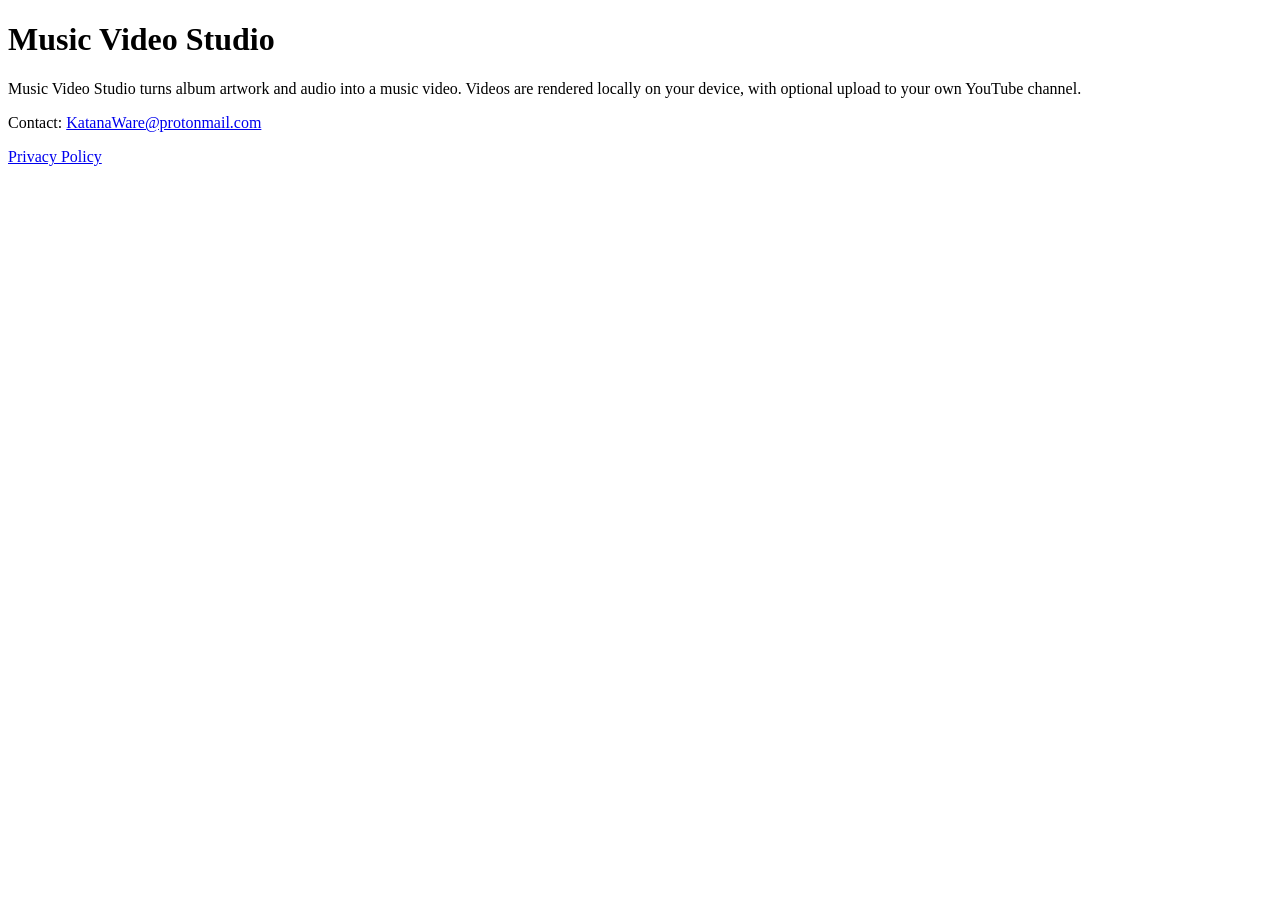
==== index.html @ c7dd0a09 "Create index.htmlAdd homepage" ====
<!doctype html><html lang="en"><head><meta charset="utf-8"><title>Music Video Studio</title></head><body><h1>Music Video Studio</h1><p>Music Video Studio turns album artwork and audio into a music video. Videos are rendered locally on your device, with optional upload to your own YouTube channel.</p><p>Contact: <a href="mailto:KatanaWare@protonmail.com">KatanaWare@protonmail.com</a></p><p><a href="privacy.html">Privacy Policy</a></p></body></html>
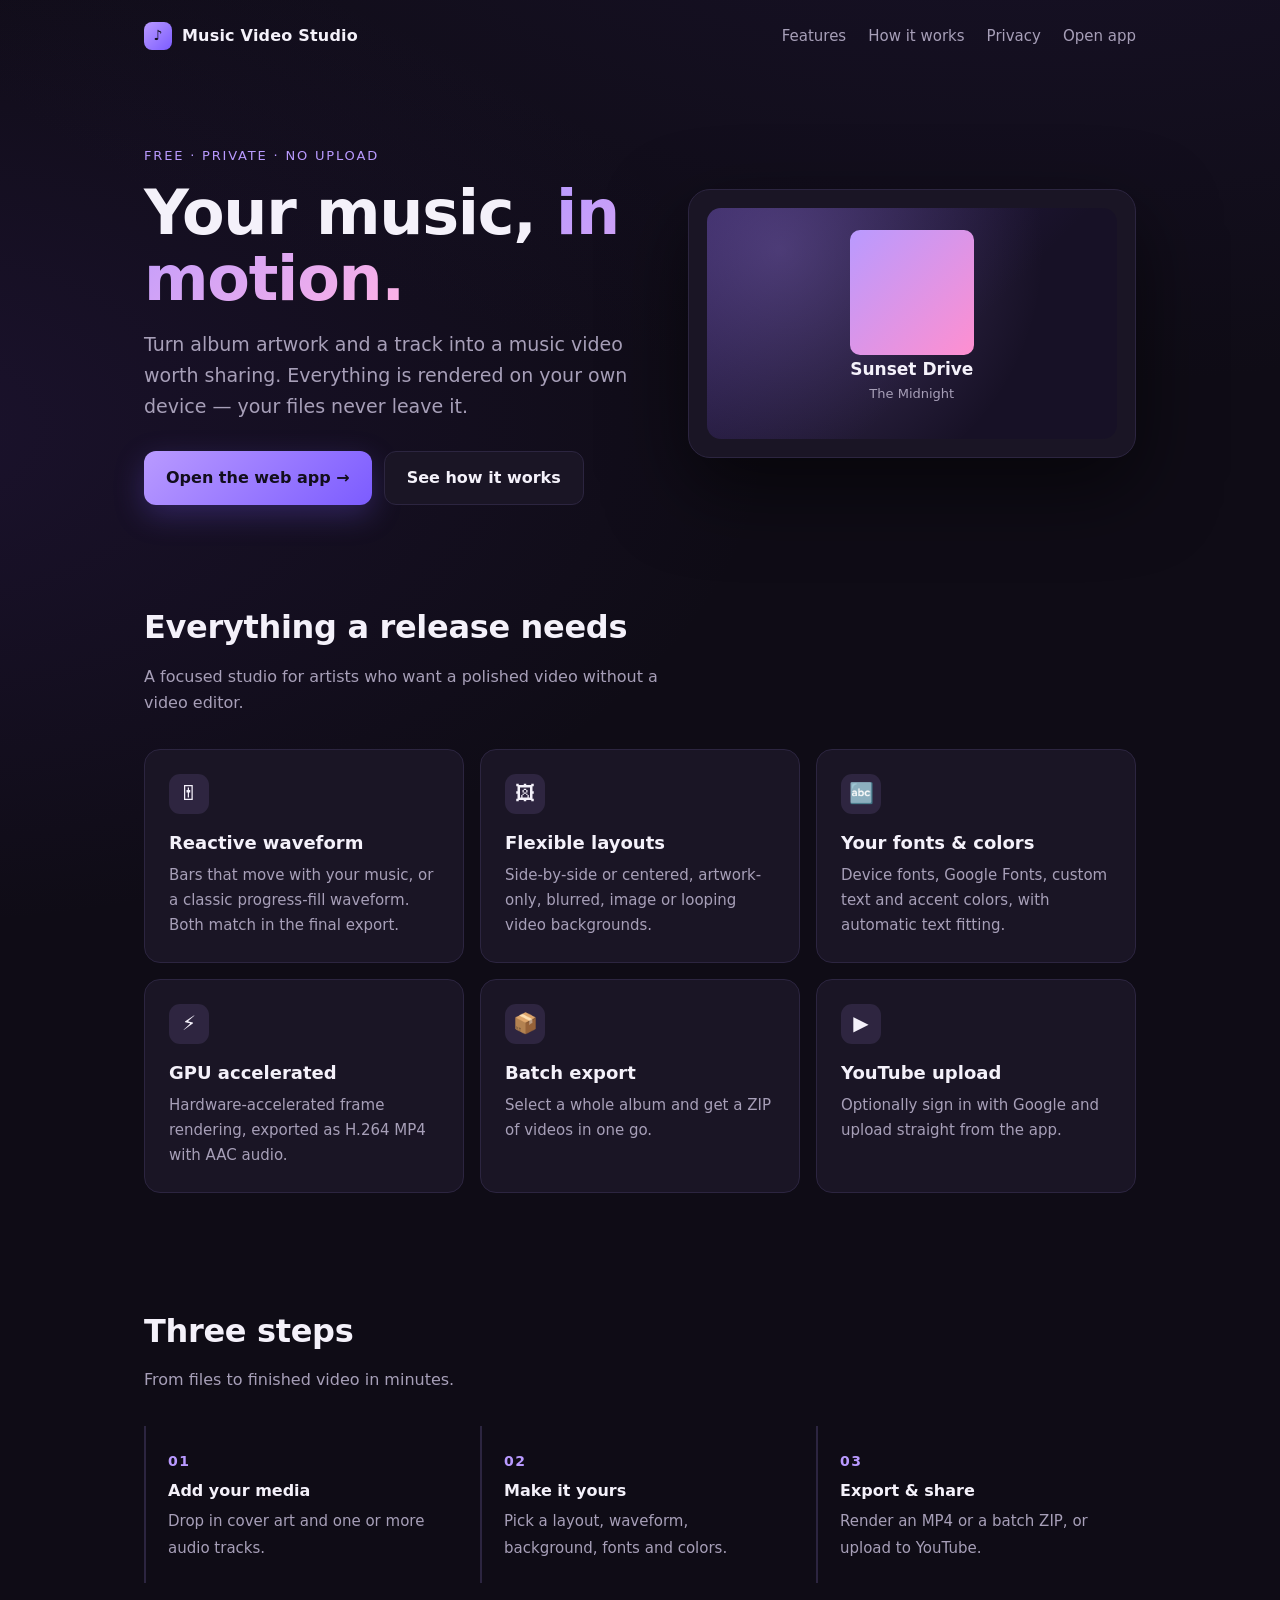
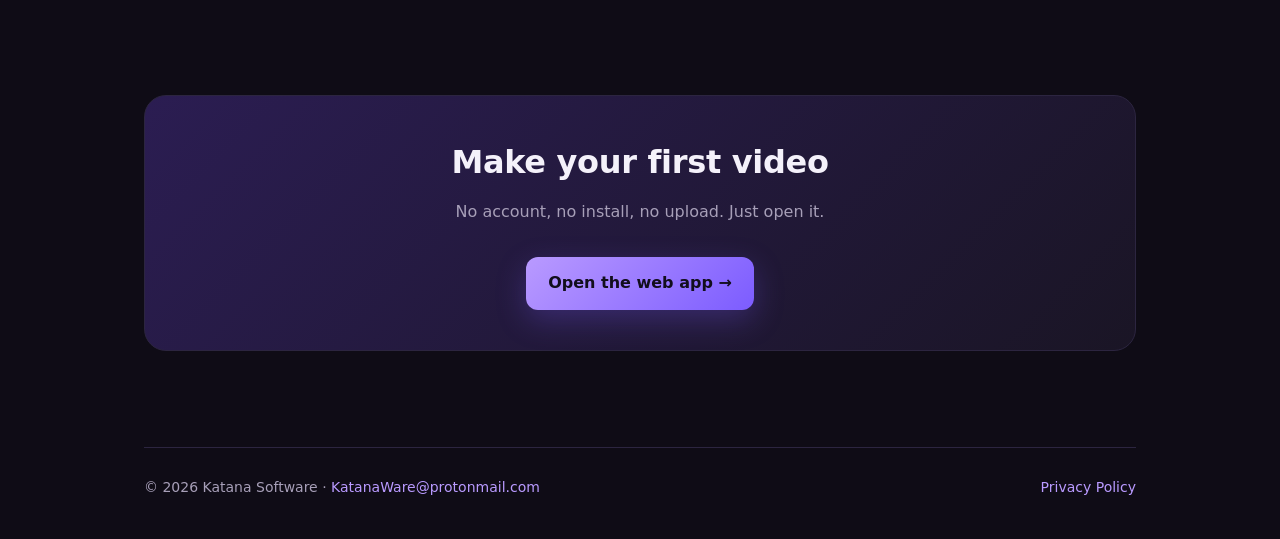
==== commit b31b704f: "Redesign site and add web app under /app Co-Authored-By: Claude Sonnet 5.5 <noreply@anthropic.com>" ====
--- a/index.html
+++ b/index.html
@@ -1 +1,27 @@
-<!doctype html><html lang="en"><head><meta charset="utf-8"><title>Music Video Studio</title></head><body><h1>Music Video Studio</h1><p>Music Video Studio turns album artwork and audio into a music video. Videos are rendered locally on your device, with optional upload to your own YouTube channel.</p><p>Contact: <a href="mailto:KatanaWare@protonmail.com">KatanaWare@protonmail.com</a></p><p><a href="privacy.html">Privacy Policy</a></p></body></html>
+<!doctype html>
+<html lang="en"><head><meta charset="utf-8"><meta name="viewport" content="width=device-width,initial-scale=1">
+<title>Music Video Studio</title><meta name="description" content="Turn album artwork and audio into a music video. Free, private, runs on your device.">
+<link rel="stylesheet" href="style.css"></head><body><div class="wrap">
+<nav><a class="brand" href="./"><i>&#9834;</i>Music Video Studio</a><div class="links"><a class="hide" href="./#features">Features</a><a class="hide" href="./#how">How it works</a><a href="privacy.html">Privacy</a><a href="app/">Open app</a></div></nav>
+
+<header class="hero"><div><span class="eyebrow">Free &middot; Private &middot; No upload</span>
+<h1>Your music, <em>in motion.</em></h1>
+<p class="lead">Turn album artwork and a track into a music video worth sharing. Everything is rendered on your own device &mdash; your files never leave it.</p>
+<div class="cta"><a class="btn primary" href="app/">Open the web app &rarr;</a><a class="btn" href="#how">See how it works</a></div></div>
+<div class="preview"><div class="frame"><div class="art"></div><div><div class="meta"><b>Sunset Drive</b>The Midnight</div><div class="bars"><span style="animation-delay:-0.00s;animation-duration:0.80s"></span><span style="animation-delay:-0.37s;animation-duration:1.04s"></span><span style="animation-delay:-0.74s;animation-duration:1.28s"></span><span style="animation-delay:-0.01s;animation-duration:0.92s"></span><span style="animation-delay:-0.38s;animation-duration:1.16s"></span><span style="animation-delay:-0.75s;animation-duration:0.80s"></span><span style="animation-delay:-0.02s;animation-duration:1.04s"></span><span style="animation-delay:-0.39s;animation-duration:1.28s"></span><span style="animation-delay:-0.76s;animation-duration:0.92s"></span><span style="animation-delay:-0.03s;animation-duration:1.16s"></span><span style="animation-delay:-0.40s;animation-duration:0.80s"></span><span style="animation-delay:-0.77s;animation-duration:1.04s"></span><span style="animation-delay:-0.04s;animation-duration:1.28s"></span><span style="animation-delay:-0.41s;animation-duration:0.92s"></span><span style="animation-delay:-0.78s;animation-duration:1.16s"></span><span style="animation-delay:-0.05s;animation-duration:0.80s"></span><span style="animation-delay:-0.42s;animation-duration:1.04s"></span><span style="animation-delay:-0.79s;animation-duration:1.28s"></span><span style="animation-delay:-0.06s;animation-duration:0.92s"></span><span style="animation-delay:-0.43s;animation-duration:1.16s"></span><span style="animation-delay:-0.80s;animation-duration:0.80s"></span><span style="animation-delay:-0.07s;animation-duration:1.04s"></span><span style="animation-delay:-0.44s;animation-duration:1.28s"></span><span style="animation-delay:-0.81s;animation-duration:0.92s"></span><span style="animation-delay:-0.08s;animation-duration:1.16s"></span><span style="animation-delay:-0.45s;animation-duration:0.80s"></span><span style="animation-delay:-0.82s;animation-duration:1.04s"></span><span style="animation-delay:-0.09s;animation-duration:1.28s"></span><span style="animation-delay:-0.46s;animation-duration:0.92s"></span><span style="animation-delay:-0.83s;animation-duration:1.16s"></span><span style="animation-delay:-0.10s;animation-duration:0.80s"></span><span style="animation-delay:-0.47s;animation-duration:1.04s"></span><span style="animation-delay:-0.84s;animation-duration:1.28s"></span><span style="animation-delay:-0.11s;animation-duration:0.92s"></span></div></div></div></div></header>
+
+<section id="features"><h2>Everything a release needs</h2><p class="sub">A focused studio for artists who want a polished video without a video editor.</p>
+<div class="grid">
+<div class="card"><div class="ic">&#127898;</div><h3>Reactive waveform</h3><p>Bars that move with your music, or a classic progress-fill waveform. Both match in the final export.</p></div>
+<div class="card"><div class="ic">&#128444;</div><h3>Flexible layouts</h3><p>Side-by-side or centered, artwork-only, blurred, image or looping video backgrounds.</p></div>
+<div class="card"><div class="ic">&#128292;</div><h3>Your fonts &amp; colors</h3><p>Device fonts, Google Fonts, custom text and accent colors, with automatic text fitting.</p></div>
+<div class="card"><div class="ic">&#9889;</div><h3>GPU accelerated</h3><p>Hardware-accelerated frame rendering, exported as H.264 MP4 with AAC audio.</p></div>
+<div class="card"><div class="ic">&#128230;</div><h3>Batch export</h3><p>Select a whole album and get a ZIP of videos in one go.</p></div>
+<div class="card"><div class="ic">&#9654;</div><h3>YouTube upload</h3><p>Optionally sign in with Google and upload straight from the app.</p></div>
+</div></section>
+
+<section id="how"><h2>Three steps</h2><p class="sub">From files to finished video in minutes.</p>
+<div class="steps"><div><b>Add your media</b><span>Drop in cover art and one or more audio tracks.</span></div><div><b>Make it yours</b><span>Pick a layout, waveform, background, fonts and colors.</span></div><div><b>Export &amp; share</b><span>Render an MP4 or a batch ZIP, or upload to YouTube.</span></div></div></section>
+
+<section><div class="band"><h2>Make your first video</h2><p class="sub" style="margin-inline:auto">No account, no install, no upload. Just open it.</p><a class="btn primary" href="app/">Open the web app &rarr;</a></div></section>
+<footer><span>&copy; 2026 Katana Software &middot; <a href="mailto:KatanaWare@protonmail.com">KatanaWare@protonmail.com</a></span><span><a href="privacy.html">Privacy Policy</a></span></footer></div></body></html>
--- a/style.css
+++ b/style.css
@@ -0,0 +1,42 @@
+:root{--bg:#0f0c16;--panel:#1a1525;--line:#2c2540;--text:#f4f1fa;--muted:#a79fb8;--accent:#b99aff;--accent2:#7c5cff}
+*{box-sizing:border-box}html{scroll-behavior:smooth}
+body{margin:0;background:radial-gradient(1200px 600px at 80% -10%,#2a1d4d55,transparent),radial-gradient(900px 500px at -10% 20%,#4b2a8a33,transparent),var(--bg);color:var(--text);font:16px/1.65 "Segoe UI",system-ui,-apple-system,Roboto,sans-serif;-webkit-font-smoothing:antialiased}
+a{color:var(--accent);text-decoration:none}a:hover{text-decoration:underline}
+.wrap{max-width:1040px;margin:0 auto;padding:0 24px}
+nav{display:flex;align-items:center;justify-content:space-between;padding:22px 0}
+.brand{display:flex;align-items:center;gap:10px;font-weight:700;letter-spacing:.2px;color:var(--text)}
+.brand i{width:28px;height:28px;border-radius:8px;background:linear-gradient(135deg,var(--accent),var(--accent2));display:grid;place-items:center;font-style:normal;font-size:14px;color:#14101f}
+nav .links{display:flex;gap:22px;font-size:15px}nav .links a{color:var(--muted)}nav .links a:hover{color:var(--text);text-decoration:none}
+.btn{display:inline-flex;align-items:center;gap:8px;padding:13px 22px;border-radius:12px;font-weight:600;border:1px solid var(--line);color:var(--text);background:var(--panel);transition:.15s}
+.btn:hover{text-decoration:none;transform:translateY(-1px);border-color:#4a3d70}
+.btn.primary{background:linear-gradient(135deg,var(--accent),var(--accent2));color:#120e1c;border:0;box-shadow:0 10px 30px #7c5cff44}
+.hero{padding:70px 0 40px;display:grid;grid-template-columns:1.05fr .95fr;gap:48px;align-items:center}
+.eyebrow{display:inline-block;font-size:13px;letter-spacing:.14em;text-transform:uppercase;color:var(--accent);margin-bottom:14px}
+h1{font-size:clamp(38px,6vw,62px);line-height:1.05;margin:0 0 18px;letter-spacing:-.02em}
+h1 em{font-style:normal;background:linear-gradient(135deg,var(--accent),#ffb3e6);-webkit-background-clip:text;background-clip:text;color:transparent}
+.lead{color:var(--muted);font-size:19px;max-width:520px;margin:0 0 28px}
+.cta{display:flex;gap:12px;flex-wrap:wrap}
+.preview{background:var(--panel);border:1px solid var(--line);border-radius:22px;padding:18px;box-shadow:0 30px 80px #0008}
+.frame{aspect-ratio:16/9;border-radius:14px;background:linear-gradient(135deg,#2b1d52,#171126 60%);display:grid;grid-template-rows:1fr auto;padding:22px;position:relative;overflow:hidden}
+.frame:before{content:"";position:absolute;inset:-30%;background:radial-gradient(circle at 30% 30%,#b99aff44,transparent 50%)}
+.art{width:34%;aspect-ratio:1;border-radius:10px;background:linear-gradient(135deg,var(--accent),#ff8fd0);position:relative;margin:auto}
+.meta{text-align:center;position:relative;font-size:13px;color:var(--muted)}.meta b{display:block;color:var(--text);font-size:17px}
+.bars{display:flex;align-items:center;justify-content:center;gap:3px;height:42px;position:relative;margin-top:12px}
+.bars span{width:4px;border-radius:3px;background:var(--accent);animation:bounce 1.1s ease-in-out infinite}
+@keyframes bounce{0%,100%{height:6px}50%{height:38px}}
+@media (prefers-reduced-motion:reduce){.bars span{animation:none;height:16px}}
+section{padding:56px 0}
+h2{font-size:32px;margin:0 0 10px;letter-spacing:-.01em}.sub{color:var(--muted);margin:0 0 32px;max-width:560px}
+.grid{display:grid;grid-template-columns:repeat(3,1fr);gap:16px}
+.card{background:var(--panel);border:1px solid var(--line);border-radius:16px;padding:24px}
+.card .ic{width:40px;height:40px;border-radius:11px;background:#b99aff1f;display:grid;place-items:center;font-size:20px;margin-bottom:14px}
+.card h3{margin:0 0 6px;font-size:18px}.card p{margin:0;color:var(--muted);font-size:15px}
+.steps{counter-reset:s;display:grid;grid-template-columns:repeat(3,1fr);gap:16px}
+.steps div{counter-increment:s;padding:22px;border-left:2px solid var(--line)}
+.steps div:before{content:"0" counter(s);color:var(--accent);font-weight:700;font-size:14px;letter-spacing:.1em}
+.steps b{display:block;margin:4px 0}.steps span{color:var(--muted);font-size:15px}
+.band{background:linear-gradient(135deg,#2b1d52,#1a1525);border:1px solid var(--line);border-radius:22px;padding:40px;text-align:center}
+footer{border-top:1px solid var(--line);margin-top:40px;padding:28px 0 40px;color:var(--muted);font-size:14px;display:flex;justify-content:space-between;flex-wrap:wrap;gap:12px}
+article{max-width:720px;padding:20px 0 40px}article h1{font-size:40px}article h2{font-size:22px;margin-top:34px}article p{color:#cfc8de}
+code{background:#b99aff1f;padding:2px 6px;border-radius:5px;font-size:.92em}
+@media (max-width:820px){.hero{grid-template-columns:1fr;padding-top:30px}.grid,.steps{grid-template-columns:1fr}nav .links a.hide{display:none}}
